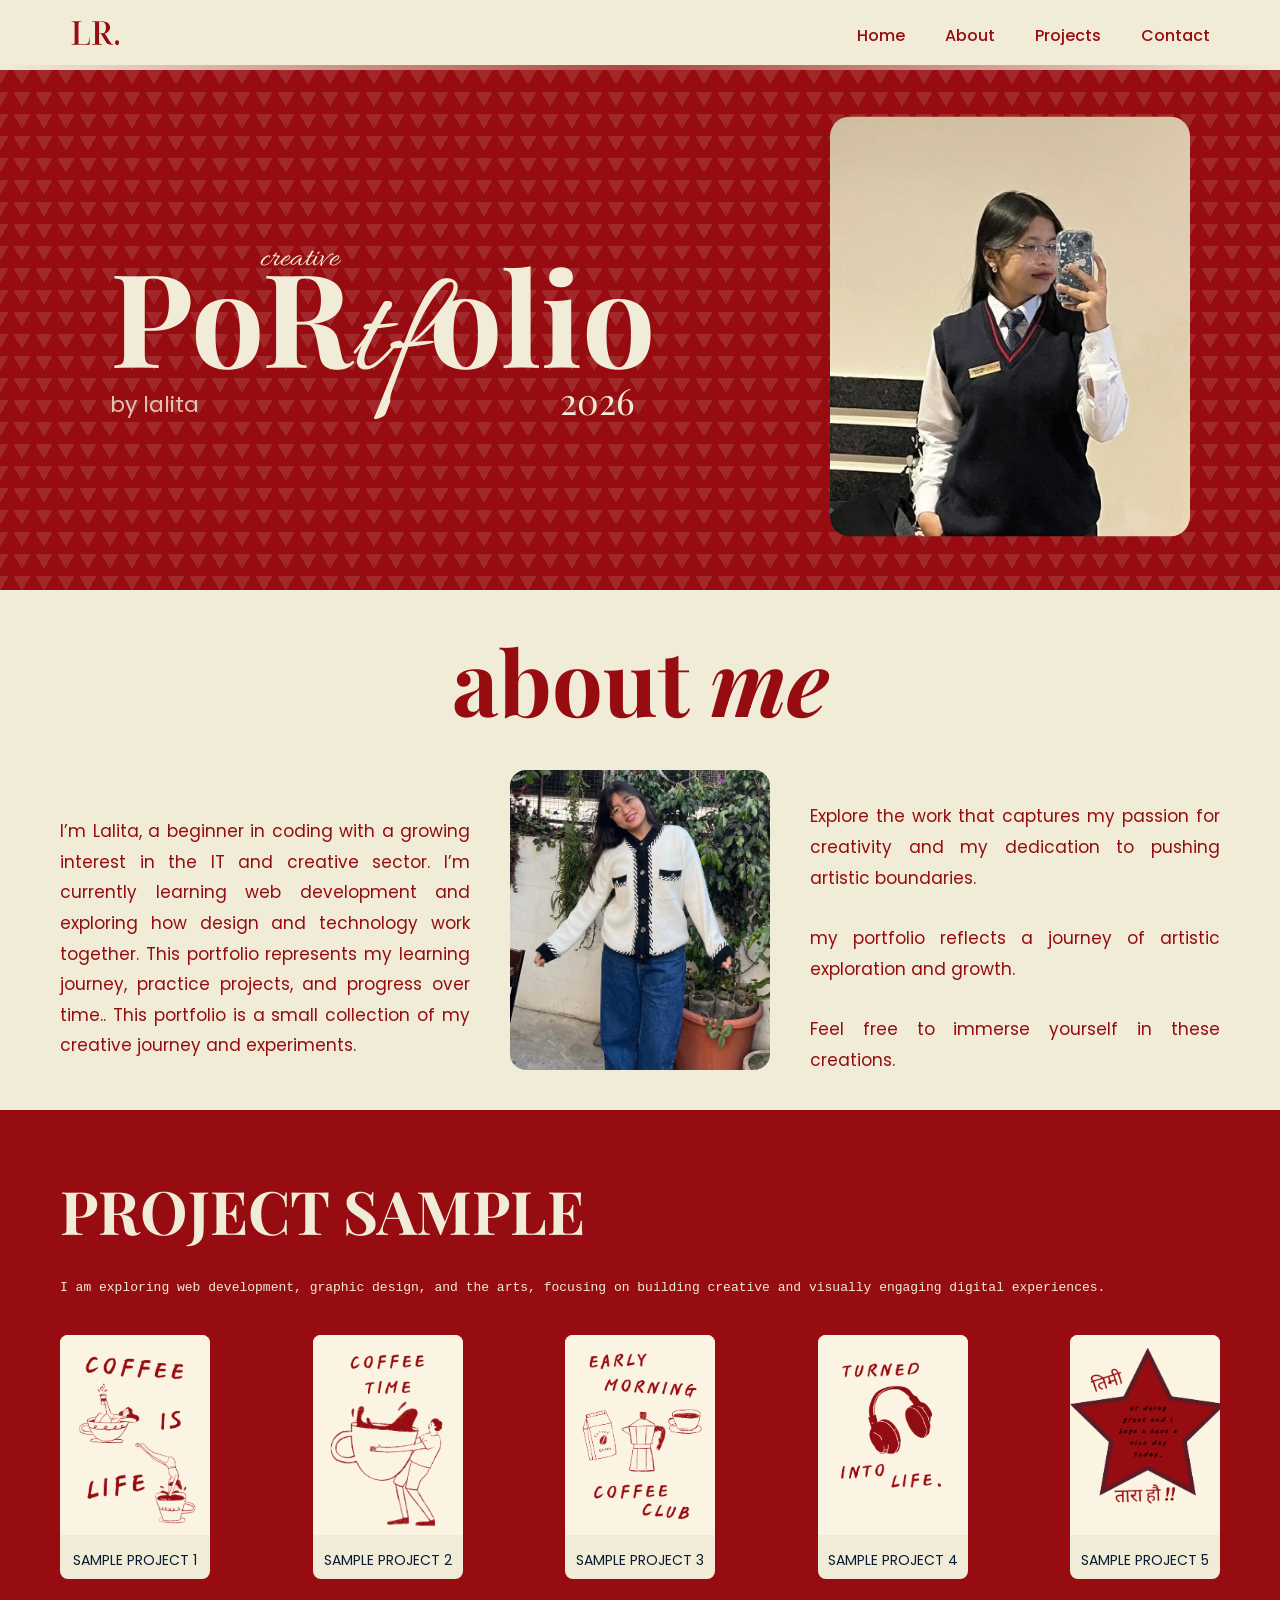
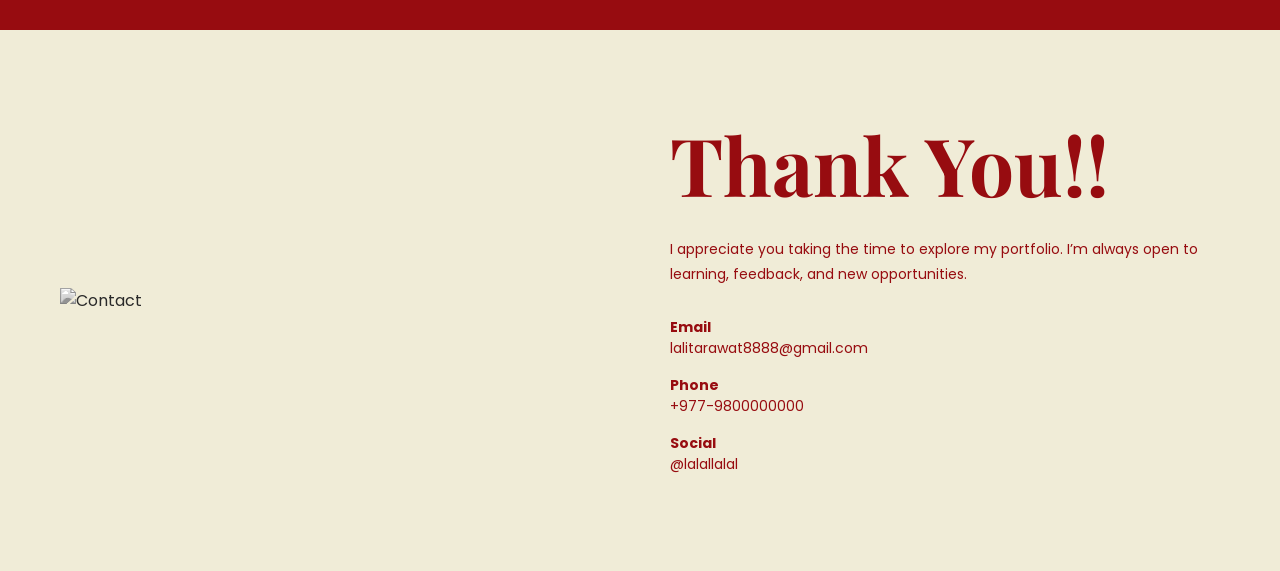
==== index.html @ 7a4a3043 "PORTFOLIO" ====
<!DOCTYPE html>
<html lang="en">
<head>
  <meta charset="UTF-8">
  <meta name="viewport" content="width=device-width, initial-scale=1.0">
  <title>Document</title>
  <!-- Google Fonts -->
  <link href="https://fonts.googleapis.com/css2?family=Playfair+Display:wght@700&family=Allura&family=Poppins:wght@400;500&display=swap" rel="stylesheet">

  <link rel="stylesheet" href="./style.css">
   
</head>
<body>
  <header class="header">
  <div class="logo">
    <img src="IMAGES\LOGO 1.png" alt="Lalita Logo">
  </div>

    <nav class="nav">
      <ul>
        <li><a href="#home">Home</a></li>
        <li><a href="#about">About</a></li>
        <li><a href="#projects">Projects</a></li>
        <li><a href="#contact">Contact</a></li>
      </ul>
    </nav>
  </header>

  <!-- HOME SECTION -->
  <section id="home" class="banner">
    <span class="creative">creative</span>

    <h1 class="title">
      PoR<span class="script">tf</span>olio
      <span class="year">2026</span>
    </h1>

    <span class="author">by lalita</span>
   <div class="home-image">
    <img src="IMAGES\PFP.jpeg" alt="Home Image">
  </div>

  </section>
<!-- ================= ABOUT SECTION ================= -->
<section class="about-section" id="about">

  <h1 class="section-title">about <span>me</span></h1>

  <div class="about-container">

    <div class="about-text">
      <p>
        I’m Lalita, a beginner in coding with a growing interest in the IT and creative sector.
        I’m currently learning web development and exploring how design and technology work together.
        This portfolio represents my learning journey, practice projects, and progress over time..
        This portfolio is a small collection of my creative journey and experiments.
      </p>
    
    </div>
    <div class="about-image">
      <img src="IMAGES\ABOUT ME.jpeg" alt="About Me">
    </div>

    <div class="about-text">
       <p>
        Explore the work that captures my passion for creativity and my dedication
        to pushing artistic boundaries.
      </p>
      <p>
        my portfolio reflects a journey of artistic exploration and growth.
      </p>
      <p>
        Feel free to immerse yourself in these creations.
      </p>
    </div>

  </div>
</section>

<!-- ================= PROJECT SECTION ================= -->
<section class="project-section" id="projects">
  <h2 class="project-title">PROJECT SAMPLE</h2>
  
  <div class="project-content">
    <p class="project-text">
      <PRE>I am exploring web development, graphic design, and the arts, focusing on building creative and visually engaging digital experiences.</PRE>
    </p>

    
  </div>
<!-- SMALL PROJECT BOXES (postcard style) -->
<div class="small-projects">
  <div class="small-box">
    <img src="IMAGES\1.png" alt="Postcard 1">
    <p class="small-title">SAMPLE PROJECT 1 </p>
  </div>

  <div class="small-box">
    <img src="IMAGES\2.png" alt="Postcard 2">
    <p class="small-title">SAMPLE PROJECT 2 </p>
  </div>

  <div class="small-box">
    <img src="IMAGES\3.png" alt="Postcard 3">
    <p class="small-title">SAMPLE PROJECT 3 </p>
  </div>

   <div class="small-box">
    <img src="IMAGES\4.png" alt="Postcard 3">
    <p class="small-title">SAMPLE PROJECT 4 </p>
  </div>
   <div class="small-box">
    <img src="IMAGES\5.png" alt="Postcard 3">
    <p class="small-title">SAMPLE PROJECT 5 </p>
  </div>
</div>

</section>
<!-- ================= CONTACT SECTION ================= -->
<section class="contact-section" id="contact">

  <div class="contact-container">

    <div class="contact-image">
      <img src="contact.jpg" alt="Contact">
    </div>

    <div class="contact-content">
      <h2 class="contact-title">Thank You!!</h2>

      <p class="contact-desc">
        I appreciate you taking the time to explore my portfolio.
I’m always open to learning, feedback, and new opportunities.
      </p>

      <div class="contact-info">
      
        <p><strong>Email</strong><br>lalitarawat8888@gmail.com</p>
        <p><strong>Phone</strong><br>+977-9800000000</p>
        <p><strong>Social</strong><br>@lalallalal</p>
      </div>
    </div>

  </div>
</section>

  
  <script src="./script.js"></script>
</body>
</html>
---- style.css ----
* {
  margin: 0;
  padding: 0;
  box-sizing: border-box;
}

/* BODY */
body {
  font-family: 'Poppins', sans-serif;
  background-color: #970c10; /* navy blue */
  color:#f0ecd7 ;
}

/* HEADER */
header {
    width:100%;
    height: 70px;
    background-color:#f0ecd7;
    display: flex;
    align-items: center;
    justify-content: space-between;
    padding: 0 70px;
    position: sticky;
    top: 0;
    z-index: 100;
}
/* ===== HEADER SEPARATOR ===== */
header::after {
  content: "";
  position: absolute;
  bottom: 0;
  left: 0;
  width: 100%;
  height: 5px;

  background: linear-gradient(
    to right,
    transparent,
    rgba(151, 12, 16, 0.75),
    transparent
  );
}

/*LOGO*/
.logo img {

  width: 50px;
  height: 50px;
  border-radius: 50%;
  object-fit: cover;
  transform: scale(1.3); /* zoom level */
}
/*NAVIGATION*/
.nav ul {
  display: flex;
  gap: 40px;
  list-style: none;
}

nav ul li a {
  color: #970c10;
  text-decoration: none;
  font-size: 16px;
  font-weight: 500;
}

nav ul li a:hover {
  border-bottom: 2px solid rgb(232, 232, 236);
}

/* BANNER */
.banner {
  height: 520px;
  padding-left: 110px;
  display: flex;
  flex-direction: column;
  justify-content: center;
  position: relative;
  background-color: #970c10;

  background-image:
    linear-gradient(
      120deg,
      rgba(240, 236, 215, 0.12) 25%,
      transparent 25%
    ),
    linear-gradient(
      240deg,
      rgba(240, 236, 215, 0.12) 25%,
      transparent 25%
    );

  background-size: 22px 22px;

}

/* small text */
.creative {
  font-family: 'Allura', cursive;
  font-size: 32px;
  margin-bottom: -30px;
  display: block;
  margin-left: 150px;
}

/* main title */
.title {
  font-family: 'Playfair Display', serif;
  font-size: 130px;   /* matched closely to image */
  line-height: 1;
  position: relative;
}

/* script middle */
.script {
  font-family: 'Allura', cursive;
  font-size: 150px;
  font-weight: normal;
}

/* author */
.author {
  font-size: 22px;
  opacity: 0.8;
  margin-top: -30px;
  
}

/* year */
.year {
    display: block;
    font-size: 36px;
    font-weight: 350;
    margin-top: -35px;
    margin-left: 450px;
}
.banner {
  position: relative; /* important */
}

.home-image {
  position: absolute;
  right: 90px;
  top: 50%;
  transform: translateY(-50%);
}

.home-image img {
  width: 360px;
  max-height: 420px;
  object-fit: cover;
  border-radius: 20px;
  filter: grayscale(20%);
}
/* ================= SECTION TITLE ================= */
.section-title {
  text-align: center;
  font-family: 'Playfair Display', serif;
  font-size: 90px;
  margin-bottom: 60px;
}

.section-title span {
  font-style: italic;
}
/* ===== SECTION TEXT COLOR (ABOUT, PROJECT, CONTACT) ===== */
.about-section,
.contact-section {
  color: #970c10;
}

/* ================= ABOUT ================= */
.about-section {
  height: 520px;                 /* SAME as home */
  background-color: #f0ecd7;
  padding: 30px 60px;
  display: flex;
  flex-direction: column;
}


.about-container {
  flex: 1;                       /* takes remaining height */
  display: grid;
  grid-template-columns: 1fr auto 1fr;
  gap: 40px;
  align-items: center;           /* vertical middle */
}

.about-title {
  text-align: center;
  font-size: 32px;
  margin: 0 0 30px 0;            /* close to top */
}


.about-text p,
.about-extra p {
  font-family: 'Times New Roman' serif;
  font-size: 17px;
  line-height: 1.8;
  margin-bottom: 30px;
  text-align: justify;
}

.about-image img {
  width: 260px;                  /* fixed width */
  height: 300px;                 /* fixed height */
  object-fit: cover;             /* fills without distortion */
  border-radius: 16px;
  transform: translateY(-30px);

}


/* ================= PROJECTS ================= */
.project-section {
  height: 520px;
  background-color: #970c10;
  padding: 30px 60px;
  display: flex;
  flex-direction: column;
  

}

.project-images {
  display: grid;
  grid-template-columns: repeat(4, 1fr);
  gap: 50px;
  margin-bottom: 40px;
}
.project-images img {
  width: 100%;
  height: 180px;
  object-fit: cover;
  border-radius: 16px;
  box-shadow: 0 8px 20px rgba(0,0,0,0.25);
}

.project-title {
  font-family: 'Playfair Display', serif;
  font-size: 60px;
  margin: 30px 0;
}

.project-text {
  font-size: 14px;
  line-height: 1.8;
}

/* ================= CONTACT ================= */
.contact-section {
  background-color: #f0ecd7;
  padding: 80px 60px;
}

.contact-container {
  display: grid;
  grid-template-columns: 1fr 1fr;
  gap: 60px;
  align-items: center;
}

.contact-image img {
  width: 100%;
  max-width: 420px;
  filter: grayscale(100%);
}

.contact-title {
  font-family: 'Playfair Display', serif;
  font-size: 80px;
  margin-bottom: 20px;
}

.contact-desc {
  font-size: 14px;
  line-height: 1.8;
  margin-bottom: 30px;
}

.contact-info p {
  font-size: 14px;
  margin-bottom: 16px;
}

/* ================= RESPONSIVE ================= */
@media (max-width: 900px) {
  .about-container,
  .contact-container {
    grid-template-columns: 1fr;
    text-align: center;
  }

  .project-images {
    grid-template-columns: repeat(2, 1fr);
  }
}
/* ================= SMALL PROJECT BOXES ================= */
.small-projects {
  display: flex;
  justify-content: space-between;
  gap: 20px;
  margin-top: 40px;
}

.small-box {
  background-color: #f0ecd7; /* beige box */
  border-radius: 8px;
  overflow: hidden;
  text-align: center;
  flex: 0 0 150px;          /* fixed postcard width */
  transition: transform 0.3s ease, box-shadow 0.3s ease;
}

.small-box img {
  width: 100%;               /* fills the box horizontally */
  height: 200px;             /* postcard height */
  object-fit: cover;         /* covers the box without distortion */
}

.small-box:hover {
  transform: translateY(-5px);
  box-shadow: 0 10px 20px rgba(0,0,0,0.3);
}

.small-title {
  font-family: 'Poppins', sans-serif;
  font-size: 14px;
  padding: 8px 5px;
  color: #0a1a33; /* navy text */
}
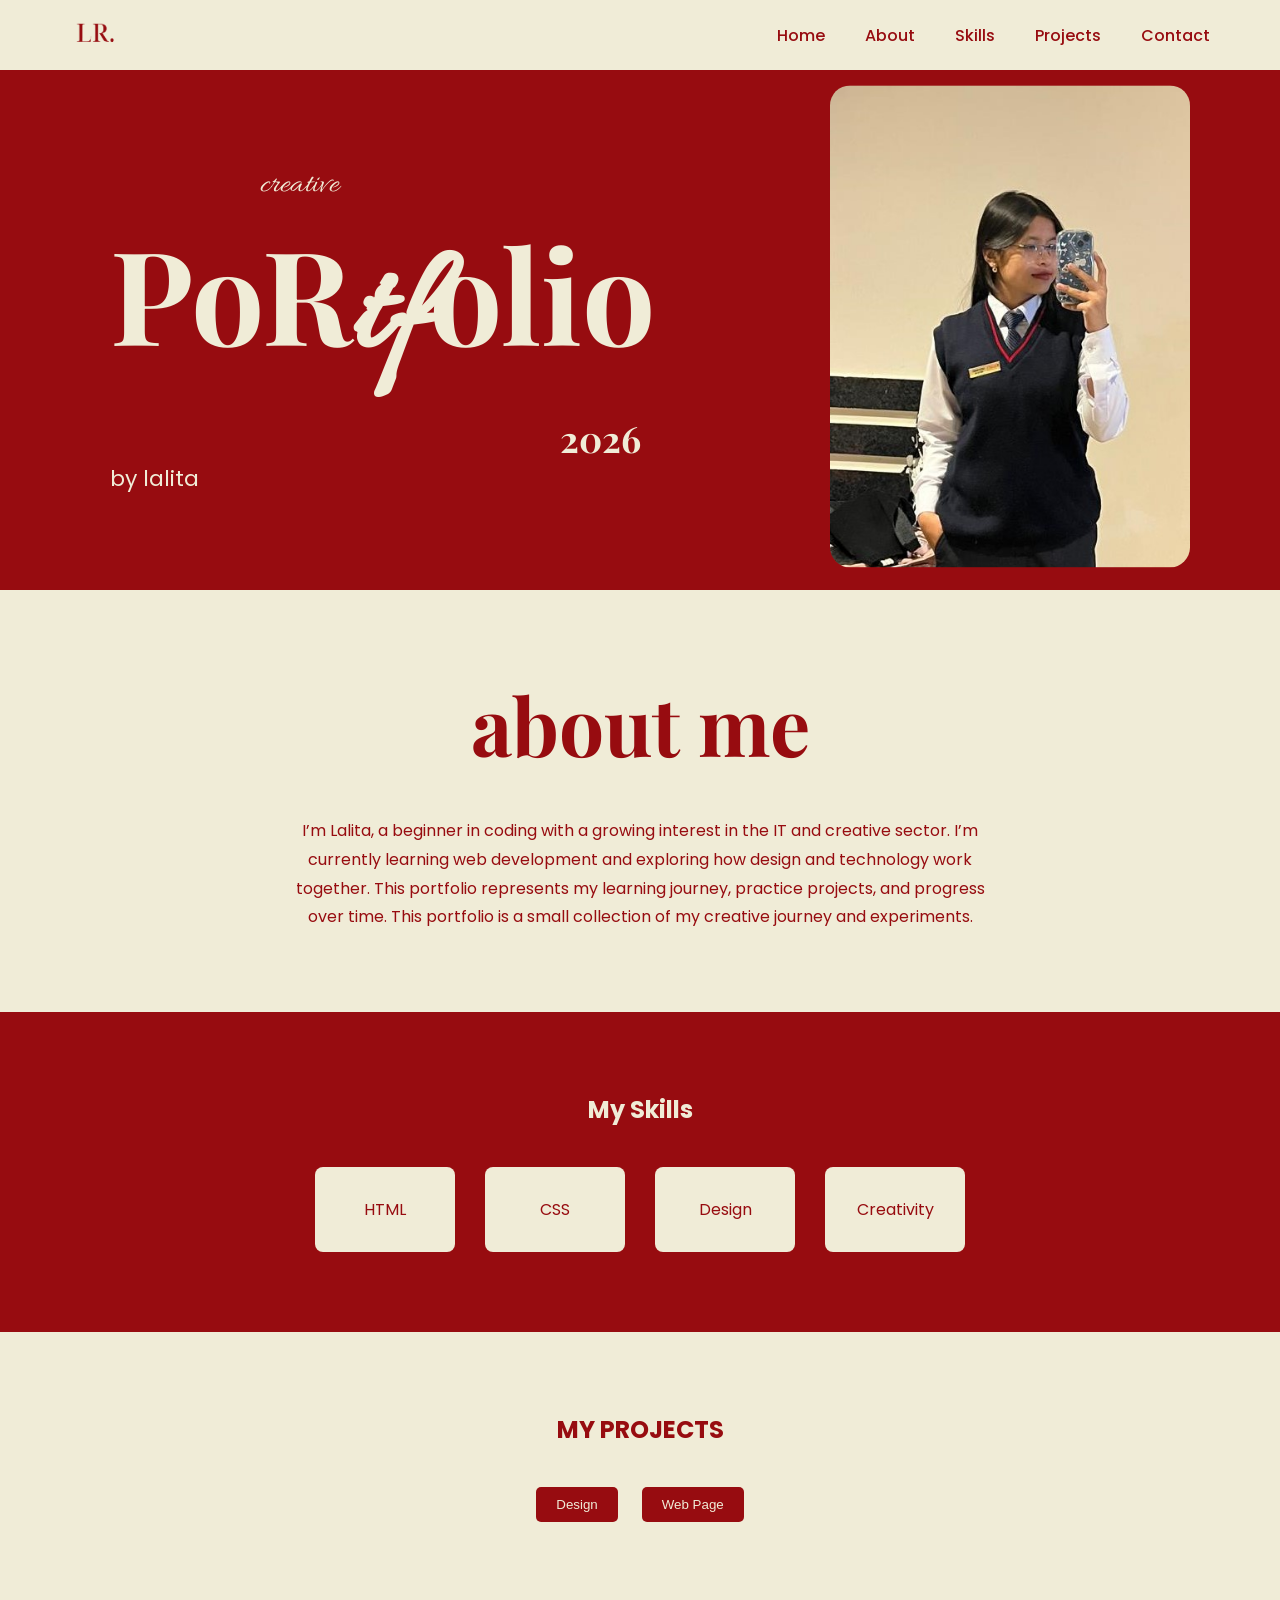
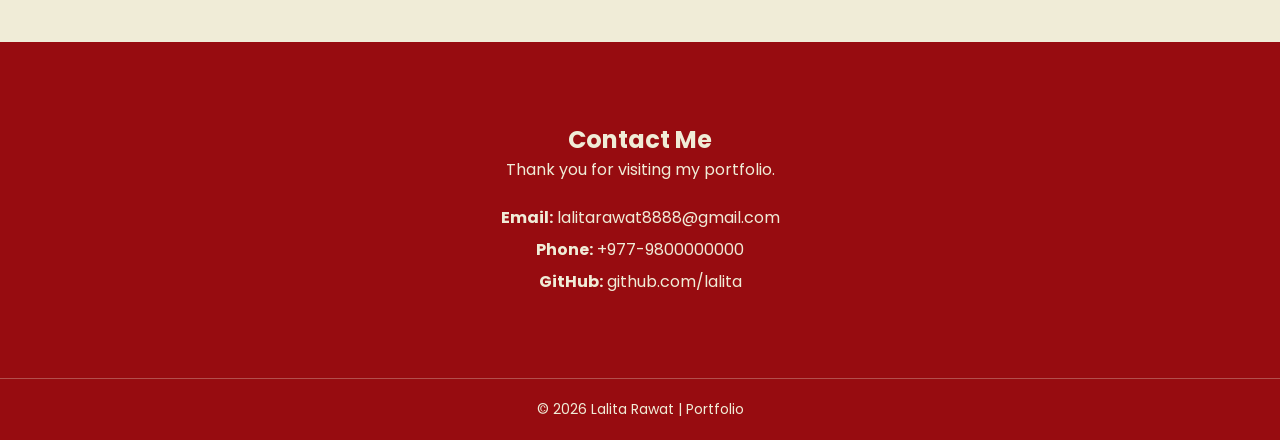
==== commit 5932df33: "update finished portfolio" ====
--- a/index.html
+++ b/index.html
@@ -1,150 +1,165 @@
 <!DOCTYPE html>
 <html lang="en">
 <head>
-  <meta charset="UTF-8">
-  <meta name="viewport" content="width=device-width, initial-scale=1.0">
-  <title>Document</title>
-  <!-- Google Fonts -->
-  <link href="https://fonts.googleapis.com/css2?family=Playfair+Display:wght@700&family=Allura&family=Poppins:wght@400;500&display=swap" rel="stylesheet">
+<meta charset="UTF-8">
+<meta name="viewport" content="width=device-width, initial-scale=1.0">
 
-  <link rel="stylesheet" href="./style.css">
-   
+<title>Lalita Portfolio</title>
+
+<link href="https://fonts.googleapis.com/css2?family=Playfair+Display:wght@700&family=Allura&family=Poppins:wght@400;500&display=swap" rel="stylesheet">
+
+<link rel="stylesheet" href="./style.css">
 </head>
+
 <body>
-  <header class="header">
-  <div class="logo">
-    <img src="IMAGES\LOGO 1.png" alt="Lalita Logo">
-  </div>
 
-    <nav class="nav">
-      <ul>
-        <li><a href="#home">Home</a></li>
-        <li><a href="#about">About</a></li>
-        <li><a href="#projects">Projects</a></li>
-        <li><a href="#contact">Contact</a></li>
-      </ul>
-    </nav>
-  </header>
+<header class="header">
 
-  <!-- HOME SECTION -->
-  <section id="home" class="banner">
-    <span class="creative">creative</span>
+<div class="logo">
+<img src="IMAGES/LOGO 1.png">
+</div>
 
-    <h1 class="title">
-      PoR<span class="script">tf</span>olio
-      <span class="year">2026</span>
-    </h1>
+<nav class="nav">
+<ul>
+<li><a href="#home">Home</a></li>
+<li><a href="#about">About</a></li>
+<li><a href="#skills">Skills</a></li>
+<li><a href="#projects">Projects</a></li>
+<li><a href="#contact">Contact</a></li>
+</ul>
+</nav>
 
-    <span class="author">by lalita</span>
-   <div class="home-image">
-    <img src="IMAGES\PFP.jpeg" alt="Home Image">
-  </div>
+</header>
 
-  </section>
-<!-- ================= ABOUT SECTION ================= -->
-<section class="about-section" id="about">
 
-  <h1 class="section-title">about <span>me</span></h1>
+<!-- HOME -->
 
-  <div class="about-container">
+<section id="home" class="banner">
 
-    <div class="about-text">
-      <p>
-        I’m Lalita, a beginner in coding with a growing interest in the IT and creative sector.
-        I’m currently learning web development and exploring how design and technology work together.
-        This portfolio represents my learning journey, practice projects, and progress over time..
-        This portfolio is a small collection of my creative journey and experiments.
-      </p>
-    
-    </div>
-    <div class="about-image">
-      <img src="IMAGES\ABOUT ME.jpeg" alt="About Me">
-    </div>
+<span class="creative">creative</span>
 
-    <div class="about-text">
-       <p>
-        Explore the work that captures my passion for creativity and my dedication
-        to pushing artistic boundaries.
-      </p>
-      <p>
-        my portfolio reflects a journey of artistic exploration and growth.
-      </p>
-      <p>
-        Feel free to immerse yourself in these creations.
-      </p>
-    </div>
+<h1 class="title">
+PoR<span class="script">tf</span>olio
+<span class="year">2026</span>
+</h1>
 
-  </div>
-</section>
+<span class="author">by lalita</span>
 
-<!-- ================= PROJECT SECTION ================= -->
-<section class="project-section" id="projects">
-  <h2 class="project-title">PROJECT SAMPLE</h2>
-  
-  <div class="project-content">
-    <p class="project-text">
-      <PRE>I am exploring web development, graphic design, and the arts, focusing on building creative and visually engaging digital experiences.</PRE>
-    </p>
-
-    
-  </div>
-<!-- SMALL PROJECT BOXES (postcard style) -->
-<div class="small-projects">
-  <div class="small-box">
-    <img src="IMAGES\1.png" alt="Postcard 1">
-    <p class="small-title">SAMPLE PROJECT 1 </p>
-  </div>
-
-  <div class="small-box">
-    <img src="IMAGES\2.png" alt="Postcard 2">
-    <p class="small-title">SAMPLE PROJECT 2 </p>
-  </div>
-
-  <div class="small-box">
-    <img src="IMAGES\3.png" alt="Postcard 3">
-    <p class="small-title">SAMPLE PROJECT 3 </p>
-  </div>
-
-   <div class="small-box">
-    <img src="IMAGES\4.png" alt="Postcard 3">
-    <p class="small-title">SAMPLE PROJECT 4 </p>
-  </div>
-   <div class="small-box">
-    <img src="IMAGES\5.png" alt="Postcard 3">
-    <p class="small-title">SAMPLE PROJECT 5 </p>
-  </div>
+<div class="home-image">
+<img src="IMAGES/PFP.jpeg">
 </div>
 
 </section>
-<!-- ================= CONTACT SECTION ================= -->
-<section class="contact-section" id="contact">
 
-  <div class="contact-container">
 
-    <div class="contact-image">
-      <img src="contact.jpg" alt="Contact">
-    </div>
+<!-- ABOUT -->
 
-    <div class="contact-content">
-      <h2 class="contact-title">Thank You!!</h2>
+<section id="about" class="about">
 
-      <p class="contact-desc">
-        I appreciate you taking the time to explore my portfolio.
-I’m always open to learning, feedback, and new opportunities.
-      </p>
+<h1 class="section-title">about <span>me</span></h1>
 
-      <div class="contact-info">
-      
-        <p><strong>Email</strong><br>lalitarawat8888@gmail.com</p>
-        <p><strong>Phone</strong><br>+977-9800000000</p>
-        <p><strong>Social</strong><br>@lalallalal</p>
-      </div>
-    </div>
+<div class="about-text">
 
-  </div>
+<p>
+I’m Lalita, a beginner in coding with a growing interest in the IT and creative sector.
+I’m currently learning web development and exploring how design and technology work together.
+This portfolio represents my learning journey, practice projects, and progress over time.
+This portfolio is a small collection of my creative journey and experiments.
+</p>
+
+</div>
+
 </section>
 
-  
-  <script src="./script.js"></script>
+
+
+<!-- SKILLS -->
+
+<section id="skills" class="skills">
+
+<h2>My Skills</h2>
+
+<div class="skills-container">
+
+<div class="skill-card">HTML</div>
+<div class="skill-card">CSS</div>
+<div class="skill-card">Design</div>
+<div class="skill-card">Creativity</div>
+
+</div>
+
+</section>
+
+
+
+<!-- PROJECTS -->
+
+<section id="projects" class="projects">
+
+<h2>MY PROJECTS</h2>
+
+<div class="project-buttons">
+
+<button onclick="showTab('design')">Design</button>
+<button onclick="showTab('web')">Web Page</button>
+
+</div>
+
+
+<div id="design" class="tab">
+
+<div class="poster-gallery">
+
+<img src="IMAGES\1.png">
+<img src="IMAGES\2.png">
+<img src="IMAGES\3.png">
+<img src="IMAGES\4.png">
+<img src="IMAGES\6.png">
+
+</div>
+
+</div>
+
+
+<div id="web" class="tab">
+
+<div class="web-gallery">
+
+<a href="https://yourprojectlink.com" target="_blank">
+<img src="IMAGES\adventuee.jpg">
+</a>
+
+</div>
+
+</div>
+
+</section>
+
+
+
+<!-- CONTACT -->
+
+<section id="contact" class="contact">
+
+<h2>Contact Me</h2>
+
+<p>Thank you for visiting my portfolio.</p>
+
+<div class="contact-info">
+
+<p><strong>Email:</strong> lalitarawat8888@gmail.com</p>
+
+<p><strong>Phone:</strong> +977-9800000000</p>
+
+<p><strong>GitHub:</strong> github.com/lalita</p>
+
+</div>
+
+</section>
+<footer class="footer">
+<p>© 2026 Lalita Rawat | Portfolio</p>
+</footer>
+<script src="./script.js"></script>
+
 </body>
 </html>
--- a/style.css
+++ b/style.css
@@ -1,336 +1,216 @@
-* {
-  margin: 0;
-  padding: 0;
-  box-sizing: border-box;
-}
-
-/* BODY */
-body {
-  font-family: 'Poppins', sans-serif;
-  background-color: #970c10; /* navy blue */
-  color:#f0ecd7 ;
-}
+*{
+margin:0;
+padding:0;
+box-sizing:border-box;
+}
+
+body{
+font-family:'Poppins',sans-serif;
+background:#970c10;
+color:#f0ecd7;
+}
+
 
 /* HEADER */
-header {
-    width:100%;
-    height: 70px;
-    background-color:#f0ecd7;
-    display: flex;
-    align-items: center;
-    justify-content: space-between;
-    padding: 0 70px;
-    position: sticky;
-    top: 0;
-    z-index: 100;
-}
-/* ===== HEADER SEPARATOR ===== */
-header::after {
-  content: "";
-  position: absolute;
-  bottom: 0;
-  left: 0;
-  width: 100%;
-  height: 5px;
-
-  background: linear-gradient(
-    to right,
-    transparent,
-    rgba(151, 12, 16, 0.75),
-    transparent
-  );
-}
-
-/*LOGO*/
-.logo img {
-
-  width: 50px;
-  height: 50px;
-  border-radius: 50%;
-  object-fit: cover;
-  transform: scale(1.3); /* zoom level */
-}
-/*NAVIGATION*/
-.nav ul {
-  display: flex;
-  gap: 40px;
-  list-style: none;
-}
-
-nav ul li a {
-  color: #970c10;
-  text-decoration: none;
-  font-size: 16px;
-  font-weight: 500;
-}
-
-nav ul li a:hover {
-  border-bottom: 2px solid rgb(232, 232, 236);
-}
-
-/* BANNER */
-.banner {
-  height: 520px;
-  padding-left: 110px;
-  display: flex;
-  flex-direction: column;
-  justify-content: center;
-  position: relative;
-  background-color: #970c10;
-
-  background-image:
-    linear-gradient(
-      120deg,
-      rgba(240, 236, 215, 0.12) 25%,
-      transparent 25%
-    ),
-    linear-gradient(
-      240deg,
-      rgba(240, 236, 215, 0.12) 25%,
-      transparent 25%
-    );
-
-  background-size: 22px 22px;
-
-}
-
-/* small text */
-.creative {
-  font-family: 'Allura', cursive;
-  font-size: 32px;
-  margin-bottom: -30px;
-  display: block;
-  margin-left: 150px;
-}
-
-/* main title */
-.title {
-  font-family: 'Playfair Display', serif;
-  font-size: 130px;   /* matched closely to image */
-  line-height: 1;
-  position: relative;
-}
-
-/* script middle */
-.script {
-  font-family: 'Allura', cursive;
-  font-size: 150px;
-  font-weight: normal;
-}
-
-/* author */
-.author {
-  font-size: 22px;
-  opacity: 0.8;
-  margin-top: -30px;
-  
-}
-
-/* year */
-.year {
-    display: block;
-    font-size: 36px;
-    font-weight: 350;
-    margin-top: -35px;
-    margin-left: 450px;
-}
-.banner {
-  position: relative; /* important */
-}
-
-.home-image {
-  position: absolute;
-  right: 90px;
-  top: 50%;
-  transform: translateY(-50%);
-}
-
-.home-image img {
-  width: 360px;
-  max-height: 420px;
-  object-fit: cover;
-  border-radius: 20px;
-  filter: grayscale(20%);
-}
-/* ================= SECTION TITLE ================= */
-.section-title {
-  text-align: center;
-  font-family: 'Playfair Display', serif;
-  font-size: 90px;
-  margin-bottom: 60px;
-}
-
-.section-title span {
-  font-style: italic;
-}
-/* ===== SECTION TEXT COLOR (ABOUT, PROJECT, CONTACT) ===== */
-.about-section,
-.contact-section {
-  color: #970c10;
-}
-
-/* ================= ABOUT ================= */
-.about-section {
-  height: 520px;                 /* SAME as home */
-  background-color: #f0ecd7;
-  padding: 30px 60px;
-  display: flex;
-  flex-direction: column;
-}
-
-
-.about-container {
-  flex: 1;                       /* takes remaining height */
-  display: grid;
-  grid-template-columns: 1fr auto 1fr;
-  gap: 40px;
-  align-items: center;           /* vertical middle */
-}
-
-.about-title {
-  text-align: center;
-  font-size: 32px;
-  margin: 0 0 30px 0;            /* close to top */
-}
-
-
-.about-text p,
-.about-extra p {
-  font-family: 'Times New Roman' serif;
-  font-size: 17px;
-  line-height: 1.8;
-  margin-bottom: 30px;
-  text-align: justify;
-}
-
-.about-image img {
-  width: 260px;                  /* fixed width */
-  height: 300px;                 /* fixed height */
-  object-fit: cover;             /* fills without distortion */
-  border-radius: 16px;
-  transform: translateY(-30px);
-
-}
-
-
-/* ================= PROJECTS ================= */
-.project-section {
-  height: 520px;
-  background-color: #970c10;
-  padding: 30px 60px;
-  display: flex;
-  flex-direction: column;
-  
-
-}
-
-.project-images {
-  display: grid;
-  grid-template-columns: repeat(4, 1fr);
-  gap: 50px;
-  margin-bottom: 40px;
-}
-.project-images img {
-  width: 100%;
-  height: 180px;
-  object-fit: cover;
-  border-radius: 16px;
-  box-shadow: 0 8px 20px rgba(0,0,0,0.25);
-}
-
-.project-title {
-  font-family: 'Playfair Display', serif;
-  font-size: 60px;
-  margin: 30px 0;
-}
-
-.project-text {
-  font-size: 14px;
-  line-height: 1.8;
-}
-
-/* ================= CONTACT ================= */
-.contact-section {
-  background-color: #f0ecd7;
-  padding: 80px 60px;
-}
-
-.contact-container {
-  display: grid;
-  grid-template-columns: 1fr 1fr;
-  gap: 60px;
-  align-items: center;
-}
-
-.contact-image img {
-  width: 100%;
-  max-width: 420px;
-  filter: grayscale(100%);
-}
-
-.contact-title {
-  font-family: 'Playfair Display', serif;
-  font-size: 80px;
-  margin-bottom: 20px;
-}
-
-.contact-desc {
-  font-size: 14px;
-  line-height: 1.8;
-  margin-bottom: 30px;
-}
-
-.contact-info p {
-  font-size: 14px;
-  margin-bottom: 16px;
-}
-
-/* ================= RESPONSIVE ================= */
-@media (max-width: 900px) {
-  .about-container,
-  .contact-container {
-    grid-template-columns: 1fr;
-    text-align: center;
-  }
-
-  .project-images {
-    grid-template-columns: repeat(2, 1fr);
-  }
-}
-/* ================= SMALL PROJECT BOXES ================= */
-.small-projects {
-  display: flex;
-  justify-content: space-between;
-  gap: 20px;
-  margin-top: 40px;
-}
-
-.small-box {
-  background-color: #f0ecd7; /* beige box */
-  border-radius: 8px;
-  overflow: hidden;
-  text-align: center;
-  flex: 0 0 150px;          /* fixed postcard width */
-  transition: transform 0.3s ease, box-shadow 0.3s ease;
-}
-
-.small-box img {
-  width: 100%;               /* fills the box horizontally */
-  height: 200px;             /* postcard height */
-  object-fit: cover;         /* covers the box without distortion */
-}
-
-.small-box:hover {
-  transform: translateY(-5px);
-  box-shadow: 0 10px 20px rgba(0,0,0,0.3);
-}
-
-.small-title {
-  font-family: 'Poppins', sans-serif;
-  font-size: 14px;
-  padding: 8px 5px;
-  color: #0a1a33; /* navy text */
-}
-
-
-
+
+header{
+width:100%;
+height:70px;
+background:#f0ecd7;
+display:flex;
+align-items:center;
+justify-content:space-between;
+padding:0 70px;
+position:sticky;
+top:0;
+z-index:1000;
+
+}
+
+.logo img{
+width:50px;
+height:50px;
+border-radius:50%;
+}
+
+.nav ul{
+display:flex;
+gap:40px;
+list-style:none;
+}
+
+.nav a{
+text-decoration:none;
+color:#970c10;
+font-weight:500;
+}
+
+
+/* HOME */
+
+
+.banner{
+height:520px;
+padding-left:110px;
+display:flex;
+flex-direction:column;
+justify-content:center;
+position:relative;   /* ADD THIS */
+}
+.home-image{
+position:absolute;
+right:90px;
+top:50%;
+transform:translateY(-50%);
+}
+.creative{
+font-family:'Allura',cursive;
+font-size:32px;
+margin-left:150px;
+}
+
+.title{
+font-family:'Playfair Display',serif;
+font-size:130px;
+}
+
+.script{
+font-family:'Allura',cursive;
+font-size:150px;
+}
+
+.year{
+display:block;
+font-size:36px;
+margin-left:450px;
+}
+
+.author{
+font-size:22px;
+}
+
+.home-image{
+position:absolute;
+right:90px;
+top:50%;
+transform:translateY(-50%);
+}
+
+.home-image img{
+width:360px;
+border-radius:20px;
+}
+
+
+/* ABOUT */
+
+.about{
+background:#f0ecd7;
+color:#970c10;
+padding:80px;
+text-align:center;
+}
+
+.section-title{
+font-family:'Playfair Display',serif;
+font-size:80px;
+margin-bottom:40px;
+}
+
+.about-text{
+max-width:700px;
+margin:auto;
+line-height:1.8;
+}
+
+
+/* SKILLS */
+
+.skills{
+padding:80px;
+text-align:center;
+}
+
+.skills-container{
+display:flex;
+justify-content:center;
+gap:30px;
+margin-top:40px;
+}
+
+.skill-card{
+background:#f0ecd7;
+color:#970c10;
+padding:30px;
+width:140px;
+border-radius:8px;
+}
+
+
+/* PROJECTS */
+
+.projects{
+background:#f0ecd7;
+color:#970c10;
+padding:80px;
+text-align:center;
+}
+
+.project-buttons{
+margin:30px 0;
+}
+
+.project-buttons button{
+padding:10px 20px;
+margin:10px;
+background:#970c10;
+color:#f0ecd7;
+border:none;
+cursor:pointer;
+border-radius:5px;
+}
+
+.tab{
+display:none;
+}
+
+.poster-gallery{
+display:flex;
+justify-content:center;
+gap:20px;
+flex-wrap:wrap;
+}
+
+.poster-gallery img{
+width:120px;
+height:170px;
+object-fit:cover;
+}
+
+.web-gallery img{
+width:120px;
+height:170px;
+object-fit:cover;
+}
+
+
+/* CONTACT */
+
+.contact{
+background:#970c10;
+text-align:center;
+padding:80px;
+}
+
+.contact-info{
+margin-top:20px;
+line-height:2;
+}
+.footer{
+text-align:center;
+padding:20px;
+background:#970c10;
+color:#f0ecd7;
+font-size:14px;
+border-top:1px solid rgba(240,236,215,0.3);
+}
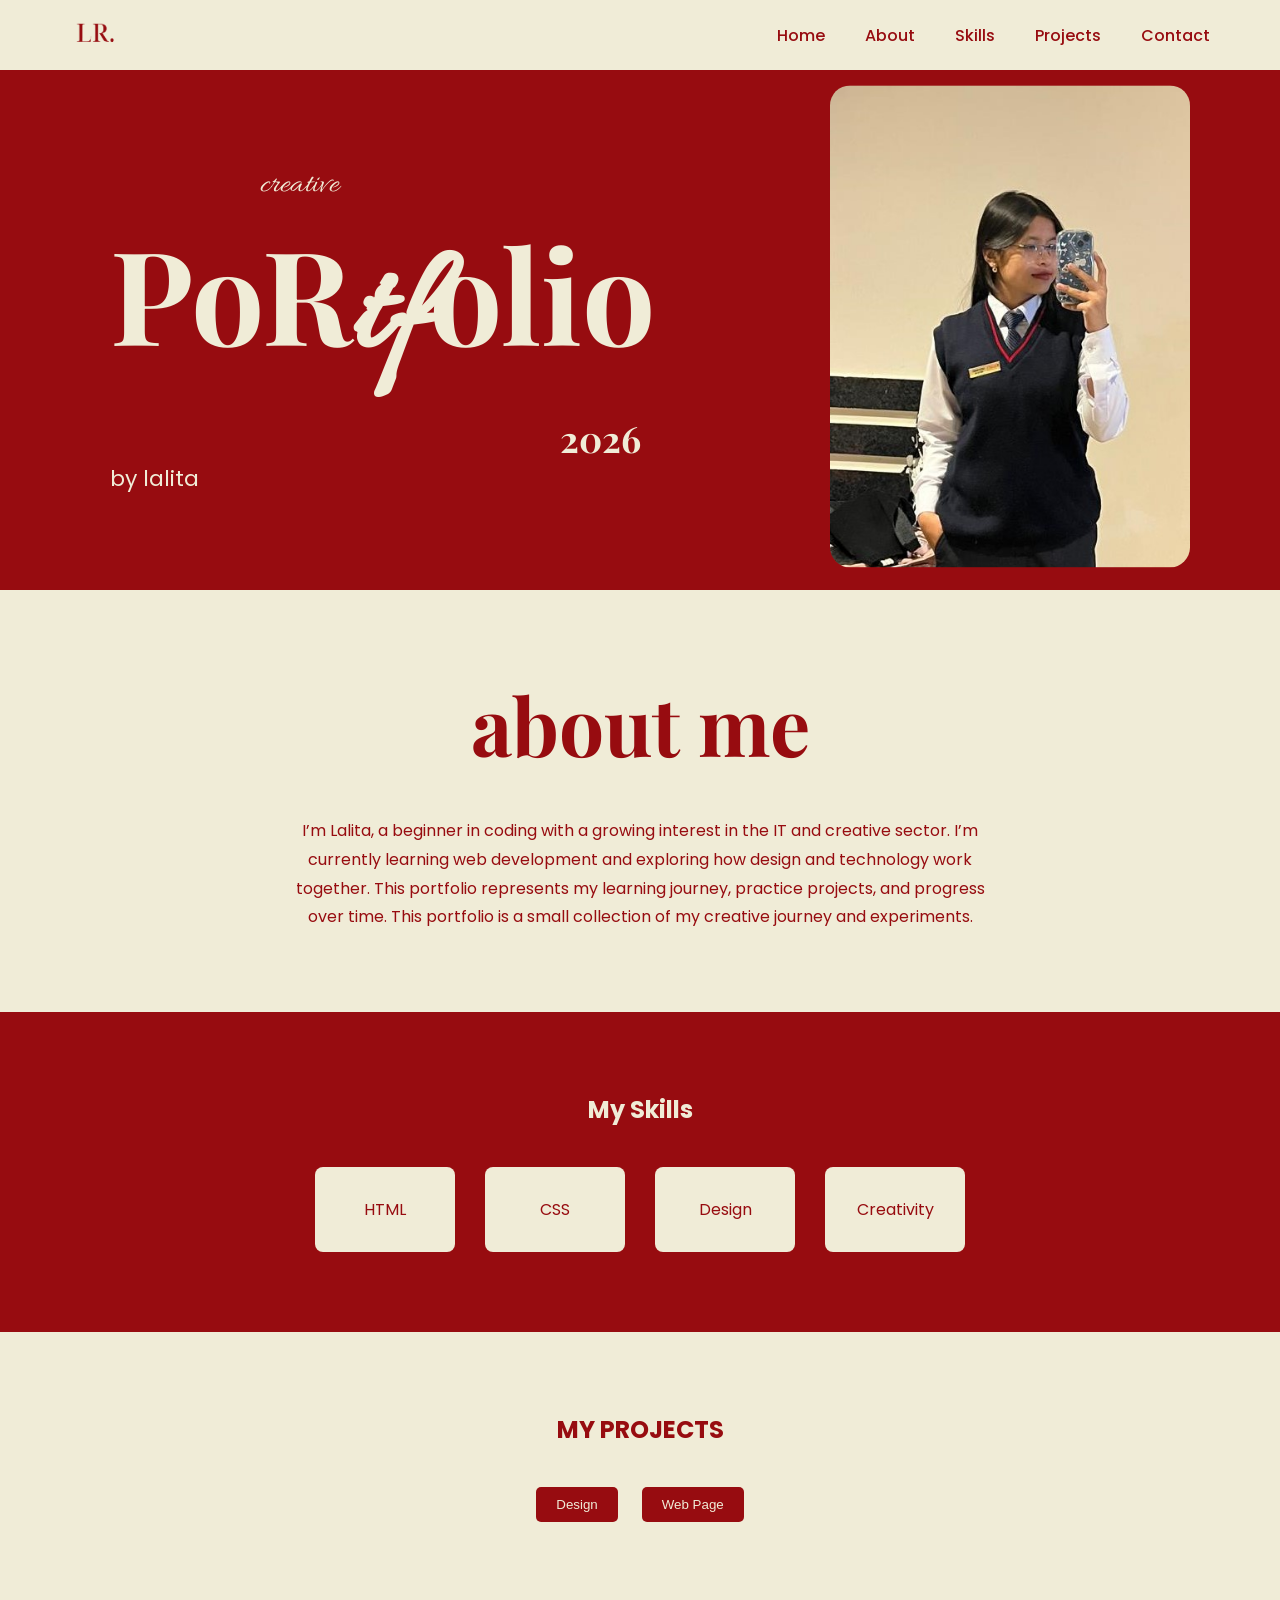
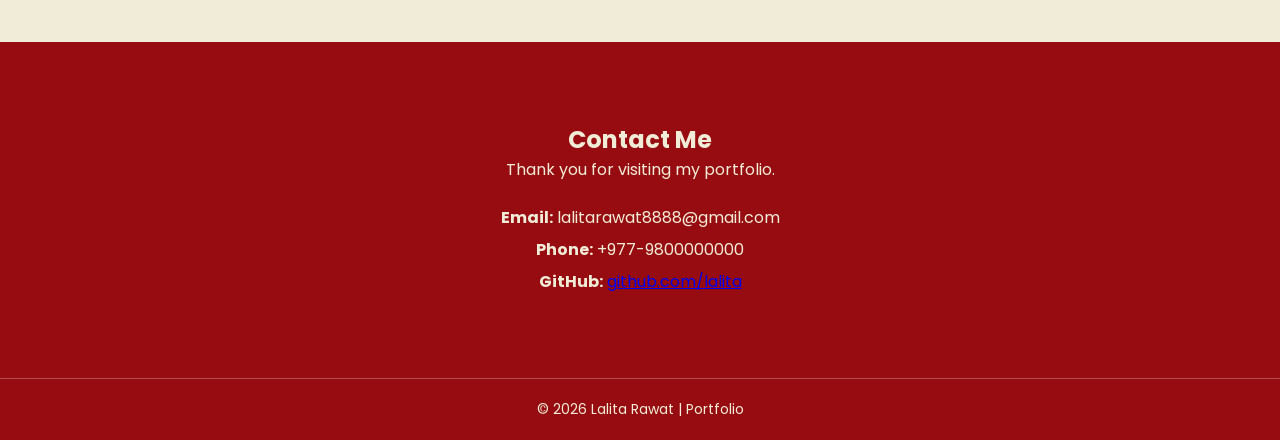
==== commit 1586aeb0: "Update GitHub link to be a clickable anchor tag" ====
--- a/index.html
+++ b/index.html
@@ -151,7 +151,10 @@
 
 <p><strong>Phone:</strong> +977-9800000000</p>
 
-<p><strong>GitHub:</strong> github.com/lalita</p>
+<p>
+  <strong>GitHub:</strong>
+  <a href="https://github.com/lalita" target="_blank">github.com/lalita</a>
+</p>
 
 </div>
 
@@ -162,4 +165,4 @@
 <script src="./script.js"></script>
 
 </body>
-</html>+</html>
